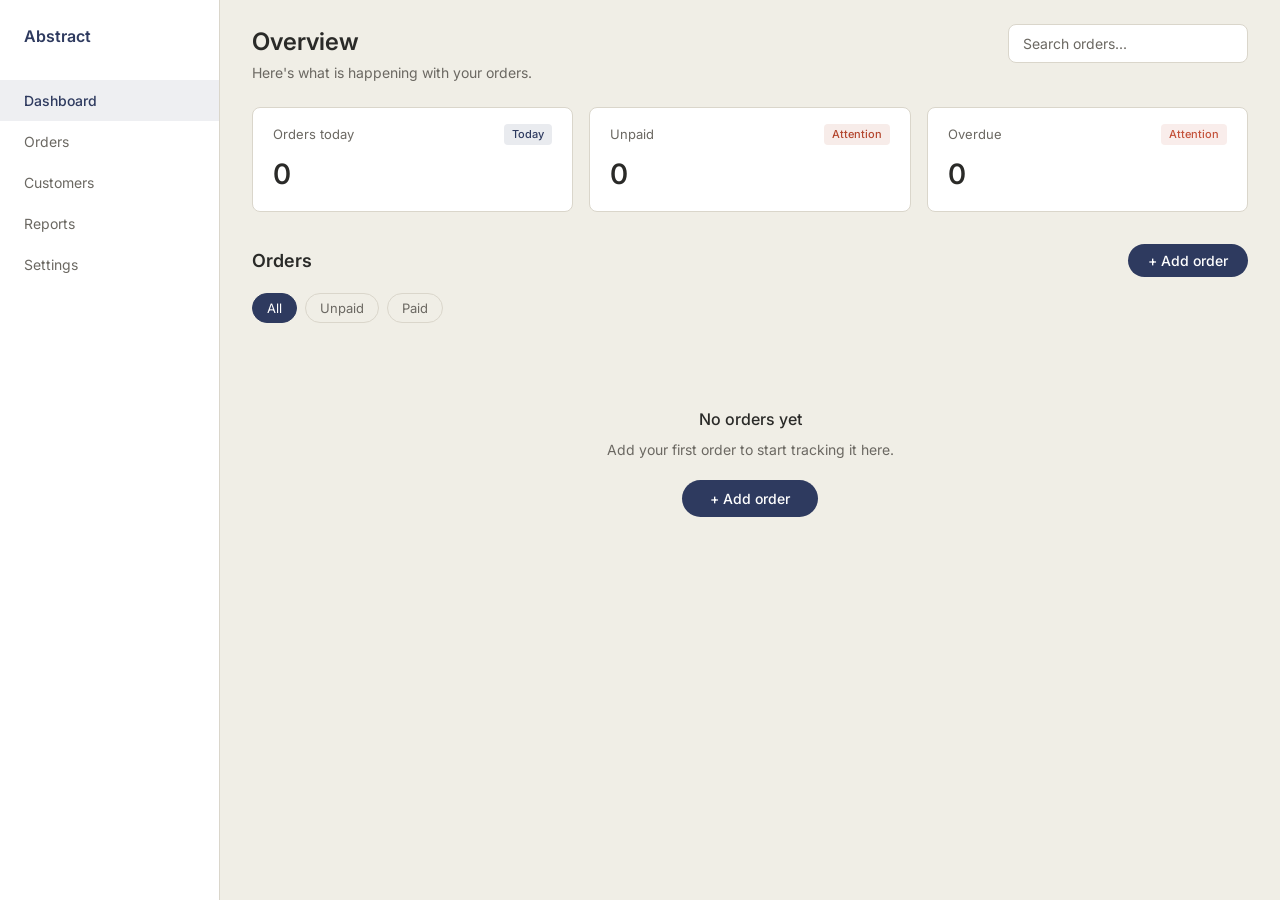
==== board.html @ 1ed8e61b "first commit" ====
<!DOCTYPE html>
<html lang="en">
<head>
    <meta charset="UTF-8">
    <meta name="viewport" content="width=device-width, initial-scale=1.0">
    <title>Abstract</title>
    <link rel="preconnect" href="https://fonts.googleapis.com">
    <link rel="preconnect" href="https://fonts.gstatic.com" crossorigin>
    <link href="https://fonts.googleapis.com/css2?family=Inter:wght@400;500;600&display=swap" rel="stylesheet">
    <link rel="stylesheet" href="style.css">
</head>
<body class="board-page">

    <aside class="sidebar" id="sidebar">
        <div class="sidebar-brand">Abstract</div>
        <nav class="sidebar-nav">
            <a href="#" class="sidebar-link active">Dashboard</a>
            <a href="#" class="sidebar-link">Orders</a>
            <a href="#" class="sidebar-link">Customers</a>
            <a href="#" class="sidebar-link">Reports</a>
            <a href="#" class="sidebar-link">Settings</a>
        </nav>
    </aside>

    <div class="sidebar-overlay" id="sidebarOverlay"></div>

    <div class="main-content">
        <header class="main-header">
            <div class="header-left">
                <button class="mobile-menu-btn" id="mobileMenuBtn">
                    <span></span><span></span><span></span>
                </button>
                <div>
                    <h1 class="header-title">Overview</h1>
                    <p class="header-subtitle">Here's what is happening with your orders.</p>
                </div>
            </div>
            <div class="header-right">
                <input type="text" id="searchInput" class="search-input" placeholder="Search orders...">
            </div>
        </header>

        <div class="summary-strip">
            <div class="summary-card">
                <div class="summary-card-header">
                    <span class="summary-card-label">Orders today</span>
                    <span class="summary-card-badge today">Today</span>
                </div>
                <div class="summary-card-number today-count" id="todayCount">0</div>
            </div>
            <div class="summary-card">
                <div class="summary-card-header">
                    <span class="summary-card-label">Unpaid</span>
                    <span class="summary-card-badge unpaid">Attention</span>
                </div>
                <div class="summary-card-number unpaid-count" id="unpaidCount">0</div>
            </div>
            <div class="summary-card">
                <div class="summary-card-header">
                    <span class="summary-card-label">Overdue</span>
                    <span class="summary-card-badge overdue">Attention</span>
                </div>
                <div class="summary-card-number overdue-count" id="overdueCount">0</div>
            </div>
        </div>

        <div class="orders-section">
            <div class="orders-header">
                <h2 class="orders-title">Orders</h2>
                <button class="btn-primary add-order-btn" id="addOrderBtn">+ Add order</button>
            </div>

            <div class="filters-section">
                <div class="filter-row" id="paymentStatusFilters">
                    <button type="button" class="filter-btn active" data-value="all">All</button>
                    <button type="button" class="filter-btn" data-value="Unpaid">Unpaid</button>
                    <button type="button" class="filter-btn" data-value="Paid">Paid</button>
                </div>
            </div>

            <div class="orders-empty" id="ordersEmpty">
                <p class="orders-empty-title">No orders yet</p>
                <p class="orders-empty-desc">Add your first order to start tracking it here.</p>
                <button class="btn-primary" id="emptyAddOrderBtn">+ Add order</button>
            </div>

            <div class="order-board" id="orderBoard">
                <div class="board-column" data-status="New">
                    <div class="column-header section-new">
                        <span class="column-title">New</span>
                        <span class="column-count">(0)</span>
                    </div>
                    <div class="column-body"></div>
                </div>
                <div class="board-column" data-status="Preparing">
                    <div class="column-header section-preparing">
                        <span class="column-title">Preparing</span>
                        <span class="column-count">(0)</span>
                    </div>
                    <div class="column-body"></div>
                </div>
                <div class="board-column" data-status="Ready">
                    <div class="column-header section-ready">
                        <span class="column-title">Ready</span>
                        <span class="column-count">(0)</span>
                    </div>
                    <div class="column-body"></div>
                </div>
                <div class="board-column" data-status="Delivered">
                    <div class="column-header section-delivered">
                        <span class="column-title">Delivered</span>
                        <span class="column-count">(0)</span>
                    </div>
                    <div class="column-body"></div>
                </div>
            </div>
        </div>
    </div>

    <div class="modal-overlay" id="modalOverlay">
        <div class="modal">
            <div class="modal-header">
                <h3 class="modal-title">Add order</h3>
                <button class="modal-close" id="modalClose">&times;</button>
            </div>
            <form id="orderForm" class="order-form">
                <input type="text" id="customerName" class="form-input" placeholder="Customer name" required>
                <input type="text" id="orderDescription" class="form-input" placeholder="e.g. 2 dresses" required>
                <input type="number" id="orderAmount" class="form-input" placeholder="e.g. 40000" required min="0">
                <input type="date" id="dueDate" class="form-input">
                <button type="submit" class="btn-primary">Add order</button>
            </form>
        </div>
    </div>

    <script src="script.js"></script>
</body>
</html>
---- style.css ----
/* Reset */
*, *::before, *::after {
    box-sizing: border-box;
    margin: 0;
    padding: 0;
}

body {
    font-family: 'Inter', sans-serif;
    background-color: #F0EEE6;
    color: #2A2A28;
    line-height: 1.5;
    -webkit-font-smoothing: antialiased;
    -moz-osx-font-smoothing: grayscale;
}

input, select, button, textarea {
    font-family: inherit;
}

/* Common Components */
.btn-primary {
    display: inline-block;
    padding: 14px 40px;
    background-color: #2E3A5F;
    color: #FFFFFF;
    border: none;
    border-radius: 24px;
    font-size: 16px;
    font-weight: 500;
    cursor: pointer;
    text-decoration: none;
    text-align: center;
    transition: background-color 0.15s;
}

.btn-primary:hover {
    background-color: #232D4A;
}

.search-input,
.form-input {
    padding: 10px 14px;
    font-size: 14px;
    color: #2A2A28;
    background-color: #FFFFFF;
    border: 1px solid #DAD6CB;
    border-radius: 8px;
    outline: none;
    transition: border-color 0.15s;
}

.search-input:focus,
.form-input:focus {
    border-color: #2E3A5F;
}

.search-input::placeholder,
.form-input::placeholder {
    color: #6B6862;
}

/* ============ TOP NAVIGATION ============ */
.top-nav {
    border-bottom: 1px solid #DAD6CB;
}

.nav-container {
    max-width: 1000px;
    margin: 0 auto;
    padding: 16px 24px;
    display: flex;
    align-items: center;
    justify-content: space-between;
}

.nav-wordmark {
    font-size: 16px;
    font-weight: 600;
    color: #2E3A5F;
}

.nav-links {
    display: none;
    gap: 24px;
}

.nav-links a {
    font-size: 14px;
    color: #6B6862;
    text-decoration: none;
}

.nav-links a:hover {
    color: #2A2A28;
    text-decoration: underline;
}

@media (min-width: 600px) {
    .nav-links {
        display: flex;
    }
}

.nav-cta {
    display: inline-block;
    padding: 8px 20px;
    background-color: #2E3A5F;
    color: #FFFFFF;
    border-radius: 24px;
    font-size: 14px;
    font-weight: 500;
    text-decoration: none;
    transition: background-color 0.15s;
}

.nav-cta:hover {
    background-color: #232D4A;
}

/* ============ HERO ============ */
.hero {
    padding: 64px 24px 80px;
}

.hero-container {
    max-width: 1000px;
    margin: 0 auto;
}

@media (min-width: 768px) {
    .hero-container {
        display: flex;
        align-items: center;
        gap: 48px;
    }
}

.hero-left {
    margin-bottom: 40px;
}

@media (min-width: 768px) {
    .hero-left {
        flex: 1;
        margin-bottom: 0;
    }
}

.hero-headline {
    font-size: 40px;
    font-weight: 600;
    color: #2A2A28;
    line-height: 1.2;
    margin-bottom: 16px;
    max-width: 480px;
}

.hero-sub {
    font-size: 18px;
    font-weight: 400;
    color: #6B6862;
    margin-bottom: 32px;
    max-width: 380px;
}

.hero-left .btn-primary {
    margin-bottom: 16px;
}

.hero-caption {
    font-size: 13px;
    color: #6B6862;
}

.hero-right {
    display: flex;
    justify-content: center;
}

@media (min-width: 768px) {
    .hero-right {
        flex: 1;
    }
}

/* ============ CARD FAN ============ */
.card-fan {
    position: relative;
    width: 280px;
    height: 340px;
}

.fan-card {
    position: absolute;
    width: 220px;
    background-color: #FFFFFF;
    border: 1px solid #DAD6CB;
    border-radius: 8px;
    padding: 14px;
    top: 50%;
    left: 50%;
    margin-left: -110px;
    margin-top: -68px;
}

.fan-card:nth-child(1) {
    transform: rotate(-8deg) translateY(14px);
    z-index: 1;
}

.fan-card:nth-child(2) {
    transform: rotate(-3deg) translateY(5px);
    z-index: 2;
}

.fan-card:nth-child(3) {
    transform: rotate(3deg) translateY(5px);
    z-index: 3;
}

.fan-card:nth-child(4) {
    transform: rotate(8deg) translateY(14px);
    z-index: 4;
}

.fan-card-header {
    display: flex;
    justify-content: space-between;
    align-items: baseline;
    margin-bottom: 2px;
}

.fan-card-name {
    font-size: 14px;
    font-weight: 600;
    color: #2A2A28;
}

.fan-card-amount {
    font-size: 14px;
    font-weight: 600;
    color: #2A2A28;
    font-variant-numeric: tabular-nums;
}

.fan-card-desc {
    font-size: 12px;
    color: #6B6862;
    margin-bottom: 8px;
}

.fan-card-statuses {
    display: flex;
    gap: 6px;
}

.fan-badge {
    font-size: 11px;
    font-weight: 500;
    padding: 2px 8px;
    border-radius: 4px;
}

.fan-badge-new {
    color: #5B6B8C;
    background-color: rgba(91, 107, 140, 0.12);
}

.fan-badge-preparing {
    color: #C08A2E;
    background-color: rgba(192, 138, 46, 0.12);
}

.fan-badge-ready {
    color: #4E7C5C;
    background-color: rgba(78, 124, 92, 0.12);
}

.fan-badge-paid {
    color: #3E6B4F;
    background-color: rgba(62, 107, 79, 0.12);
}

.fan-badge-unpaid {
    color: #B4472F;
    background-color: rgba(180, 71, 47, 0.12);
}

@media (max-width: 767px) {
    .card-fan {
        width: 240px;
        height: 300px;
    }
    .fan-card {
        width: 190px;
        margin-left: -95px;
        padding: 12px;
    }
    .fan-card-name, .fan-card-amount {
        font-size: 13px;
    }
    .fan-card-desc {
        font-size: 11px;
    }
}

/* ============ STEPS BAND ============ */
.steps-band {
    padding: 64px 24px;
    border-top: 1px solid #DAD6CB;
    border-bottom: 1px solid #DAD6CB;
}

.steps-container {
    max-width: 900px;
    margin: 0 auto;
    display: flex;
    flex-direction: column;
    gap: 40px;
}

@media (min-width: 640px) {
    .steps-container {
        flex-direction: row;
        gap: 24px;
    }
}

.step {
    flex: 1;
}

.step-marker {
    font-size: 28px;
    color: #2E3A5F;
    margin-bottom: 12px;
    line-height: 1;
}

.step h3 {
    font-size: 16px;
    font-weight: 600;
    color: #2A2A28;
    margin-bottom: 8px;
}

.step p {
    font-size: 14px;
    color: #6B6862;
    line-height: 1.6;
}

/* ============ FEATURE GRID ============ */
.features {
    padding: 64px 24px;
}

.features-container {
    max-width: 800px;
    margin: 0 auto;
}

.feature-grid {
    display: grid;
    grid-template-columns: 1fr;
    gap: 1px;
    background-color: #DAD6CB;
    border: 1px solid #DAD6CB;
}

@media (min-width: 600px) {
    .feature-grid {
        grid-template-columns: 1fr 1fr;
    }
}

.feature-cell {
    background-color: #FFFFFF;
    padding: 28px 24px;
}

.feature-label {
    display: block;
    font-size: 12px;
    font-weight: 500;
    color: #C08A2E;
    margin-bottom: 8px;
}

.feature-cell h3 {
    font-size: 18px;
    font-weight: 600;
    color: #2A2A28;
    margin-bottom: 8px;
}

.feature-cell p {
    font-size: 14px;
    color: #6B6862;
    line-height: 1.6;
}

/* ============ CLOSING ============ */
.closing {
    padding: 80px 24px 96px;
    text-align: center;
    border-top: 1px solid #DAD6CB;
}

.closing-container {
    max-width: 600px;
    margin: 0 auto;
}

.closing-text {
    font-size: 24px;
    font-weight: 600;
    color: #2A2A28;
    margin-bottom: 48px;
    line-height: 1.3;
}

.closing-visual {
    display: flex;
    justify-content: center;
    margin-bottom: 48px;
}

.closing-visual .card-fan {
    width: 310px;
    height: 370px;
}

.closing-visual .fan-card {
    width: 240px;
    margin-left: -120px;
    padding: 14px;
}

@media (max-width: 400px) {
    .closing-visual .card-fan {
        width: 260px;
        height: 320px;
    }
    .closing-visual .fan-card {
        width: 200px;
        margin-left: -100px;
        padding: 12px;
    }
    .closing-visual .fan-card-name,
    .closing-visual .fan-card-amount {
        font-size: 13px;
    }
    .closing-visual .fan-card-desc {
        font-size: 11px;
    }
}

/* ============ BOARD PAGE — DASHBOARD LAYOUT ============ */
.board-page {
    display: flex;
    min-height: 100vh;
    background-color: #F0EEE6;
}

/* Sidebar */
.sidebar {
    width: 220px;
    background-color: #FFFFFF;
    border-right: 1px solid #DAD6CB;
    flex-shrink: 0;
    position: sticky;
    top: 0;
    height: 100vh;
    overflow-y: auto;
    padding: 24px 0;
    z-index: 200;
}

.sidebar-brand {
    font-size: 16px;
    font-weight: 600;
    color: #2E3A5F;
    padding: 0 24px;
    margin-bottom: 32px;
}

.sidebar-nav {
    display: flex;
    flex-direction: column;
}

.sidebar-link {
    display: block;
    padding: 10px 24px;
    font-size: 14px;
    color: #6B6862;
    text-decoration: none;
    transition: background-color 0.15s, color 0.15s;
}

.sidebar-link:hover {
    background-color: rgba(46, 58, 95, 0.05);
    color: #2A2A28;
}

.sidebar-link.active {
    background-color: rgba(46, 58, 95, 0.08);
    color: #2E3A5F;
    font-weight: 500;
}

.sidebar-overlay {
    display: none;
    position: fixed;
    top: 0;
    left: 0;
    right: 0;
    bottom: 0;
    background-color: rgba(42, 42, 40, 0.4);
    z-index: 199;
}

.sidebar-overlay.active {
    display: block;
}

.mobile-menu-btn {
    display: none;
    flex-direction: column;
    gap: 4px;
    background: none;
    border: none;
    cursor: pointer;
    padding: 4px;
    margin-right: 12px;
    flex-shrink: 0;
}

.mobile-menu-btn span {
    display: block;
    width: 20px;
    height: 2px;
    background-color: #2A2A28;
    border-radius: 1px;
}

/* Main Content */
.main-content {
    flex: 1;
    padding: 24px 32px;
    overflow-x: hidden;
    min-width: 0;
}

/* Main Header */
.main-header {
    display: flex;
    justify-content: space-between;
    align-items: flex-start;
    margin-bottom: 24px;
    gap: 16px;
}

.header-left {
    display: flex;
    align-items: flex-start;
}

.header-title {
    font-size: 24px;
    font-weight: 600;
    color: #2A2A28;
    margin-bottom: 2px;
}

.header-subtitle {
    font-size: 14px;
    color: #6B6862;
}

.header-right {
    display: flex;
    align-items: center;
    gap: 12px;
    flex-shrink: 0;
}

.header-right .search-input {
    width: 240px;
}

/* Summary Cards */
.summary-strip {
    display: flex;
    gap: 16px;
    margin-bottom: 32px;
}

.summary-card {
    flex: 1;
    background-color: #FFFFFF;
    border: 1px solid #DAD6CB;
    border-radius: 8px;
    padding: 16px 20px;
}

.summary-card-header {
    display: flex;
    justify-content: space-between;
    align-items: center;
    margin-bottom: 8px;
}

.summary-card-label {
    font-size: 13px;
    color: #6B6862;
}

.summary-card-badge {
    font-size: 11px;
    font-weight: 500;
    padding: 2px 8px;
    border-radius: 4px;
}

.summary-card-badge.today {
    color: #2E3A5F;
    background-color: rgba(46, 58, 95, 0.1);
}

.summary-card-badge.unpaid {
    color: #B4472F;
    background-color: rgba(180, 71, 47, 0.1);
}

.summary-card-badge.overdue {
    color: #C4523A;
    background-color: rgba(196, 82, 58, 0.1);
}

.summary-card-number {
    font-size: 28px;
    font-weight: 600;
    color: #2A2A28;
    font-variant-numeric: tabular-nums;
}

/* Orders Section */
.orders-header {
    display: flex;
    justify-content: space-between;
    align-items: center;
    margin-bottom: 16px;
}

.orders-title {
    font-size: 18px;
    font-weight: 600;
    color: #2A2A28;
}

.add-order-btn {
    padding: 8px 20px;
    font-size: 14px;
}

/* Filters */
.filters-section {
    margin-bottom: 20px;
}

.filter-row {
    display: flex;
    flex-wrap: wrap;
    gap: 8px;
}

.filter-btn {
    padding: 6px 14px;
    border: 1px solid #DAD6CB;
    border-radius: 20px;
    background-color: transparent;
    color: #6B6862;
    font-size: 13px;
    font-weight: 400;
    cursor: pointer;
    transition: background-color 0.15s, color 0.15s, border-color 0.15s;
}

.filter-btn:hover {
    border-color: #2E3A5F;
    color: #2E3A5F;
}

.filter-btn.active {
    background-color: #2E3A5F;
    color: #FFFFFF;
    border-color: #2E3A5F;
}

/* Order Board */
.order-board {
    display: flex;
    gap: 16px;
    overflow-x: auto;
    padding-bottom: 8px;
}

.board-column {
    flex: 1;
    min-width: 220px;
    background-color: #FFFFFF;
    border: 1px solid #DAD6CB;
    border-radius: 8px;
    padding: 12px;
}

.column-header {
    display: flex;
    justify-content: space-between;
    align-items: center;
    padding: 8px 12px;
    border-radius: 6px;
    margin-bottom: 12px;
}

.column-header.section-new {
    background-color: rgba(91, 107, 140, 0.1);
    border-left: 3px solid #5B6B8C;
}

.column-header.section-preparing {
    background-color: rgba(192, 138, 46, 0.1);
    border-left: 3px solid #C08A2E;
}

.column-header.section-ready {
    background-color: rgba(78, 124, 92, 0.1);
    border-left: 3px solid #4E7C5C;
}

.column-header.section-delivered {
    background-color: rgba(122, 139, 126, 0.1);
    border-left: 3px solid #7A8B7E;
}

.column-title {
    font-size: 14px;
    font-weight: 600;
    color: #2A2A28;
}

.column-count {
    font-size: 14px;
    color: #6B6862;
}

.column-body {
    display: flex;
    flex-direction: column;
    gap: 8px;
}

.column-empty {
    font-size: 13px;
    color: #6B6862;
    padding: 16px 0;
    text-align: center;
}

/* Order Card */
.order-card {
    background-color: #FFFFFF;
    border: 1px solid #DAD6CB;
    border-radius: 8px;
    padding: 14px;
    display: flex;
    flex-direction: column;
    gap: 6px;
    transition: background-color 0.2s;
}

.order-card + .order-card {
    margin-top: 0;
}

.order-card.tint-due-soon {
    background-color: rgba(232, 184, 75, 0.12);
}

.order-card.tint-overdue {
    background-color: rgba(196, 82, 58, 0.12);
}

.order-header {
    display: flex;
    justify-content: space-between;
    align-items: baseline;
}

.order-customer {
    font-size: 14px;
    font-weight: 600;
    color: #2A2A28;
}

.order-amount {
    font-size: 14px;
    font-weight: 600;
    color: #2A2A28;
    font-variant-numeric: tabular-nums;
}

.order-description {
    font-size: 13px;
    color: #6B6862;
}

.order-statuses {
    display: flex;
    gap: 6px;
}

.status-select {
    appearance: none;
    -webkit-appearance: none;
    -moz-appearance: none;
    border: 1px solid #DAD6CB;
    border-radius: 6px;
    padding: 5px 26px 5px 8px;
    font-size: 12px;
    font-weight: 500;
    background-color: #FFFFFF;
    background-image: url("data:image/svg+xml,%3Csvg xmlns='http://www.w3.org/2000/svg' width='10' height='10' viewBox='0 0 24 24' fill='none' stroke='%236B6862' stroke-width='2' stroke-linecap='round' stroke-linejoin='round'%3E%3Cpolyline points='6 9 12 15 18 9'/%3E%3C/svg%3E");
    background-repeat: no-repeat;
    background-position: right 6px center;
    cursor: pointer;
    flex: 1;
    min-width: 0;
    outline: none;
}

.status-select:focus {
    border-color: #2E3A5F;
}

.order-footer {
    display: flex;
    justify-content: space-between;
    align-items: center;
}

.order-due {
    font-size: 12px;
    color: #6B6862;
}

.order-delete {
    background: none;
    border: none;
    color: #B4472F;
    font-size: 12px;
    cursor: pointer;
    padding: 0;
}

.order-delete:hover {
    text-decoration: underline;
}

/* Empty State */
.orders-empty {
    text-align: center;
    padding: 64px 24px;
}

.orders-empty-title {
    font-size: 16px;
    font-weight: 500;
    color: #2A2A28;
    margin-bottom: 8px;
}

.orders-empty-desc {
    font-size: 14px;
    color: #6B6862;
    margin-bottom: 20px;
}

.orders-empty .btn-primary {
    padding: 10px 28px;
    font-size: 14px;
}

/* Modal */
.modal-overlay {
    display: none;
    position: fixed;
    top: 0;
    left: 0;
    right: 0;
    bottom: 0;
    background-color: rgba(42, 42, 40, 0.4);
    z-index: 300;
    justify-content: center;
    align-items: center;
}

.modal-overlay.active {
    display: flex;
}

.modal {
    background-color: #FFFFFF;
    border: 1px solid #DAD6CB;
    border-radius: 8px;
    width: 100%;
    max-width: 480px;
    max-height: 90vh;
    overflow-y: auto;
    margin: 16px;
}

.modal-header {
    display: flex;
    justify-content: space-between;
    align-items: center;
    padding: 16px 20px;
    border-bottom: 1px solid #DAD6CB;
}

.modal-title {
    font-size: 16px;
    font-weight: 600;
    color: #2A2A28;
}

.modal-close {
    background: none;
    border: none;
    font-size: 24px;
    color: #6B6862;
    cursor: pointer;
    padding: 0;
    line-height: 1;
    width: 32px;
    height: 32px;
    display: flex;
    align-items: center;
    justify-content: center;
    border-radius: 6px;
}

.modal-close:hover {
    background-color: rgba(107, 104, 98, 0.1);
}

.modal .order-form {
    padding: 20px;
    margin-bottom: 0;
    gap: 12px;
    display: flex;
    flex-direction: column;
}

.modal .order-form .btn-primary {
    width: 100%;
    margin-top: 4px;
}

/* ============ RESPONSIVE ============ */
@media (max-width: 900px) {
    .board-column {
        min-width: 200px;
    }
}

@media (max-width: 768px) {
    .sidebar {
        position: fixed;
        top: 0;
        left: -240px;
        width: 240px;
        height: 100vh;
        transition: left 0.25s ease;
    }

    .sidebar.open {
        left: 0;
    }

    .mobile-menu-btn {
        display: flex;
    }

    .main-content {
        padding: 20px 16px;
    }

    .main-header {
        flex-direction: column;
        gap: 12px;
    }

    .header-right {
        width: 100%;
    }

    .header-right .search-input {
        width: 100%;
    }

    .summary-strip {
        flex-wrap: wrap;
    }

    .summary-card {
        min-width: calc(50% - 8px);
    }

    .order-board {
        overflow-x: auto;
    }

    .board-column {
        min-width: 260px;
    }
}

@media (max-width: 480px) {
    .summary-card {
        min-width: 100%;
    }

    .header-title {
        font-size: 20px;
    }

    .orders-header {
        flex-direction: column;
        align-items: flex-start;
        gap: 12px;
    }

    .add-order-btn {
        width: 100%;
        text-align: center;
    }
}
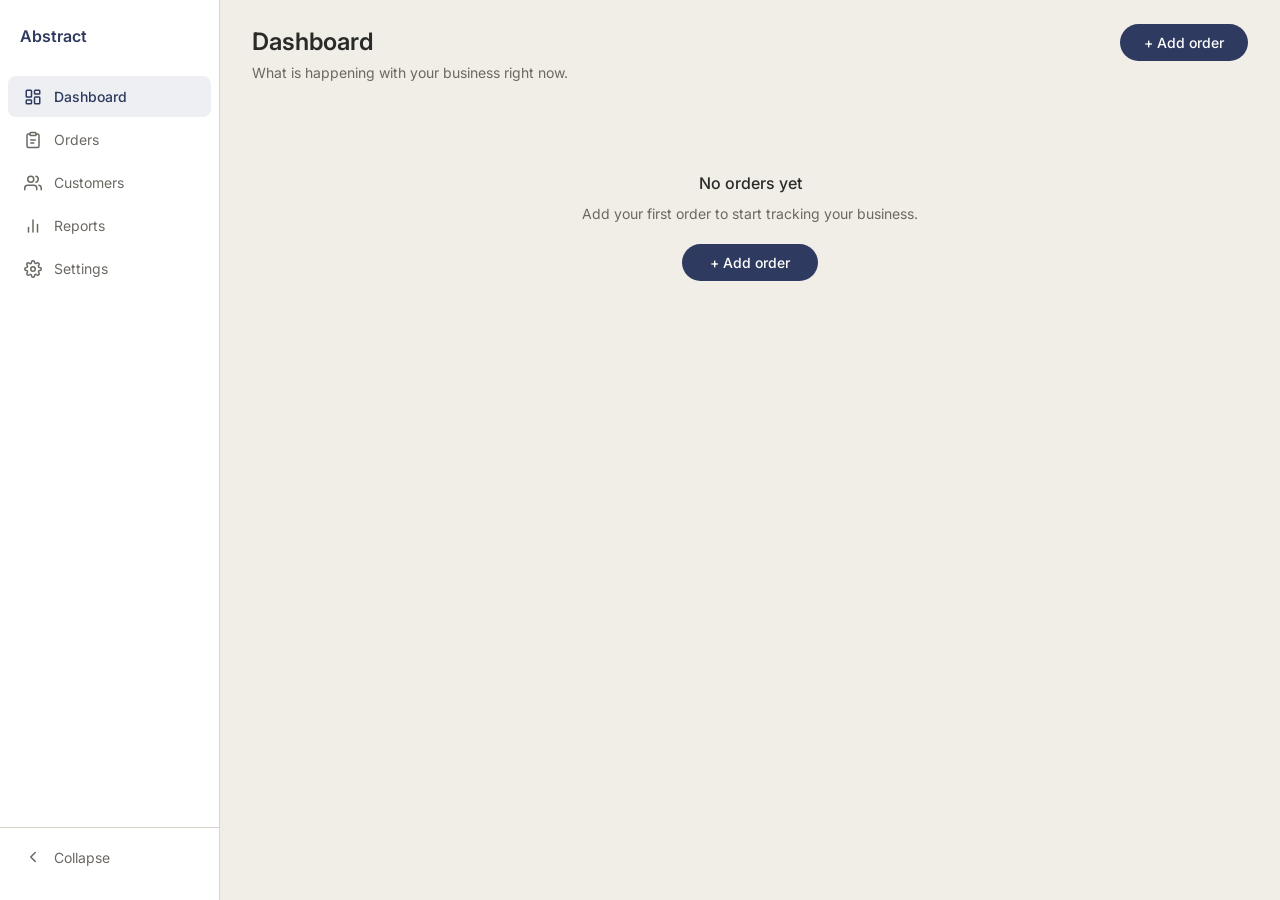
==== commit 79524b82: "refactor: replace hardcoded color values with CSS variables" ====
--- a/board.html
+++ b/board.html
@@ -12,127 +12,102 @@
 <body class="board-page">
 
     <aside class="sidebar" id="sidebar">
-        <div class="sidebar-brand">Abstract</div>
+        <a href="index.html" class="sidebar-brand" data-label="Back to site">
+            <span class="brand-mark">A</span>
+            <span class="sidebar-brand-text">Abstract</span>
+        </a>
         <nav class="sidebar-nav">
-            <a href="#" class="sidebar-link active">Dashboard</a>
-            <a href="#" class="sidebar-link">Orders</a>
-            <a href="#" class="sidebar-link">Customers</a>
-            <a href="#" class="sidebar-link">Reports</a>
-            <a href="#" class="sidebar-link">Settings</a>
+            <a href="#/dashboard" class="sidebar-link active" data-route="dashboard" data-label="Dashboard">
+                <svg class="sidebar-icon" viewBox="0 0 24 24" fill="none" stroke="currentColor" stroke-width="2" stroke-linecap="round" stroke-linejoin="round" aria-hidden="true"><rect x="3" y="3" width="7" height="9" rx="1"/><rect x="14" y="3" width="7" height="5" rx="1"/><rect x="14" y="12" width="7" height="9" rx="1"/><rect x="3" y="16" width="7" height="5" rx="1"/></svg>
+                <span class="sidebar-link-text">Dashboard</span>
+            </a>
+            <a href="#/orders" class="sidebar-link" data-route="orders" data-label="Orders">
+                <svg class="sidebar-icon" viewBox="0 0 24 24" fill="none" stroke="currentColor" stroke-width="2" stroke-linecap="round" stroke-linejoin="round" aria-hidden="true"><path d="M16 4h2a2 2 0 0 1 2 2v14a2 2 0 0 1-2 2H6a2 2 0 0 1-2-2V6a2 2 0 0 1 2-2h2"/><rect x="8" y="2" width="8" height="4" rx="1"/><path d="M9 12h6"/><path d="M9 16h4"/></svg>
+                <span class="sidebar-link-text">Orders</span>
+            </a>
+            <a href="#/customers" class="sidebar-link" data-route="customers" data-label="Customers">
+                <svg class="sidebar-icon" viewBox="0 0 24 24" fill="none" stroke="currentColor" stroke-width="2" stroke-linecap="round" stroke-linejoin="round" aria-hidden="true"><path d="M17 21v-2a4 4 0 0 0-4-4H5a4 4 0 0 0-4 4v2"/><circle cx="9" cy="7" r="4"/><path d="M23 21v-2a4 4 0 0 0-3-3.87"/><path d="M16 3.13a4 4 0 0 1 0 7.75"/></svg>
+                <span class="sidebar-link-text">Customers</span>
+            </a>
+            <a href="#/reports" class="sidebar-link" data-route="reports" data-label="Reports">
+                <svg class="sidebar-icon" viewBox="0 0 24 24" fill="none" stroke="currentColor" stroke-width="2" stroke-linecap="round" stroke-linejoin="round" aria-hidden="true"><line x1="18" y1="20" x2="18" y2="10"/><line x1="12" y1="20" x2="12" y2="4"/><line x1="6" y1="20" x2="6" y2="14"/></svg>
+                <span class="sidebar-link-text">Reports</span>
+            </a>
+            <a href="#/settings" class="sidebar-link" data-route="settings" data-label="Settings">
+                <svg class="sidebar-icon" viewBox="0 0 24 24" fill="none" stroke="currentColor" stroke-width="2" stroke-linecap="round" stroke-linejoin="round" aria-hidden="true"><circle cx="12" cy="12" r="3"/><path d="M19.4 15a1.65 1.65 0 0 0 .33 1.82l.06.06a2 2 0 0 1 0 2.83 2 2 0 0 1-2.83 0l-.06-.06a1.65 1.65 0 0 0-1.82-.33 1.65 1.65 0 0 0-1 1.51V21a2 2 0 0 1-2 2 2 2 0 0 1-2-2v-.09A1.65 1.65 0 0 0 9 19.4a1.65 1.65 0 0 0-1.82.33l-.06.06a2 2 0 0 1-2.83 0 2 2 0 0 1 0-2.83l.06-.06a1.65 1.65 0 0 0 .33-1.82 1.65 1.65 0 0 0-1.51-1H3a2 2 0 0 1-2-2 2 2 0 0 1 2-2h.09A1.65 1.65 0 0 0 4.6 9a1.65 1.65 0 0 0-.33-1.82l-.06-.06a2 2 0 0 1 0-2.83 2 2 0 0 1 2.83 0l.06.06a1.65 1.65 0 0 0 1.82.33H9a1.65 1.65 0 0 0 1-1.51V3a2 2 0 0 1 2-2 2 2 0 0 1 2 2v.09a1.65 1.65 0 0 0 1 1.51 1.65 1.65 0 0 0 1.82-.33l.06-.06a2 2 0 0 1 2.83 0 2 2 0 0 1 0 2.83l-.06.06a1.65 1.65 0 0 0-.33 1.82V9a1.65 1.65 0 0 0 1.51 1H21a2 2 0 0 1 2 2 2 2 0 0 1-2 2h-.09a1.65 1.65 0 0 0-1.51 1z"/></svg>
+                <span class="sidebar-link-text">Settings</span>
+            </a>
         </nav>
+        <div class="sidebar-footer">
+            <button type="button" class="sidebar-collapse" id="sidebarCollapseBtn" data-label="Collapse sidebar">
+                <svg class="sidebar-icon" viewBox="0 0 24 24" fill="none" stroke="currentColor" stroke-width="2" stroke-linecap="round" stroke-linejoin="round" aria-hidden="true"><polyline points="15 18 9 12 15 6"/></svg>
+                <span class="sidebar-link-text">Collapse</span>
+            </button>
+        </div>
     </aside>
 
     <div class="sidebar-overlay" id="sidebarOverlay"></div>
 
-    <div class="main-content">
-        <header class="main-header">
-            <div class="header-left">
-                <button class="mobile-menu-btn" id="mobileMenuBtn">
-                    <span></span><span></span><span></span>
-                </button>
-                <div>
-                    <h1 class="header-title">Overview</h1>
-                    <p class="header-subtitle">Here's what is happening with your orders.</p>
-                </div>
-            </div>
-            <div class="header-right">
-                <input type="text" id="searchInput" class="search-input" placeholder="Search orders...">
-            </div>
-        </header>
+    <main class="main-content" id="page"></main>
 
-        <div class="summary-strip">
-            <div class="summary-card">
-                <div class="summary-card-header">
-                    <span class="summary-card-label">Orders today</span>
-                    <span class="summary-card-badge today">Today</span>
-                </div>
-                <div class="summary-card-number today-count" id="todayCount">0</div>
-            </div>
-            <div class="summary-card">
-                <div class="summary-card-header">
-                    <span class="summary-card-label">Unpaid</span>
-                    <span class="summary-card-badge unpaid">Attention</span>
-                </div>
-                <div class="summary-card-number unpaid-count" id="unpaidCount">0</div>
-            </div>
-            <div class="summary-card">
-                <div class="summary-card-header">
-                    <span class="summary-card-label">Overdue</span>
-                    <span class="summary-card-badge overdue">Attention</span>
-                </div>
-                <div class="summary-card-number overdue-count" id="overdueCount">0</div>
-            </div>
-        </div>
-
-        <div class="orders-section">
-            <div class="orders-header">
-                <h2 class="orders-title">Orders</h2>
-                <button class="btn-primary add-order-btn" id="addOrderBtn">+ Add order</button>
-            </div>
-
-            <div class="filters-section">
-                <div class="filter-row" id="paymentStatusFilters">
-                    <button type="button" class="filter-btn active" data-value="all">All</button>
-                    <button type="button" class="filter-btn" data-value="Unpaid">Unpaid</button>
-                    <button type="button" class="filter-btn" data-value="Paid">Paid</button>
-                </div>
-            </div>
-
-            <div class="orders-empty" id="ordersEmpty">
-                <p class="orders-empty-title">No orders yet</p>
-                <p class="orders-empty-desc">Add your first order to start tracking it here.</p>
-                <button class="btn-primary" id="emptyAddOrderBtn">+ Add order</button>
-            </div>
-
-            <div class="order-board" id="orderBoard">
-                <div class="board-column" data-status="New">
-                    <div class="column-header section-new">
-                        <span class="column-title">New</span>
-                        <span class="column-count">(0)</span>
-                    </div>
-                    <div class="column-body"></div>
-                </div>
-                <div class="board-column" data-status="Preparing">
-                    <div class="column-header section-preparing">
-                        <span class="column-title">Preparing</span>
-                        <span class="column-count">(0)</span>
-                    </div>
-                    <div class="column-body"></div>
-                </div>
-                <div class="board-column" data-status="Ready">
-                    <div class="column-header section-ready">
-                        <span class="column-title">Ready</span>
-                        <span class="column-count">(0)</span>
-                    </div>
-                    <div class="column-body"></div>
-                </div>
-                <div class="board-column" data-status="Delivered">
-                    <div class="column-header section-delivered">
-                        <span class="column-title">Delivered</span>
-                        <span class="column-count">(0)</span>
-                    </div>
-                    <div class="column-body"></div>
-                </div>
-            </div>
-        </div>
-    </div>
-
-    <div class="modal-overlay" id="modalOverlay">
+    <div class="modal-overlay" id="orderModalOverlay">
         <div class="modal">
             <div class="modal-header">
-                <h3 class="modal-title">Add order</h3>
-                <button class="modal-close" id="modalClose">&times;</button>
+                <h3 class="modal-title" id="orderModalTitle">Add order</h3>
+                <button type="button" class="modal-close" data-action="close-order-modal">&times;</button>
             </div>
             <form id="orderForm" class="order-form">
                 <input type="text" id="customerName" class="form-input" placeholder="Customer name" required>
                 <input type="text" id="orderDescription" class="form-input" placeholder="e.g. 2 dresses" required>
-                <input type="number" id="orderAmount" class="form-input" placeholder="e.g. 40000" required min="0">
+                <input type="number" id="orderAmount" class="form-input" placeholder="e.g. 40000" required min="0" step="any">
+                <div class="form-row-two">
+                    <select id="orderStatus" class="form-input">
+                        <option value="New">New</option>
+                        <option value="Preparing">Preparing</option>
+                        <option value="Ready">Ready</option>
+                        <option value="Delivered">Delivered</option>
+                    </select>
+                    <select id="paymentStatus" class="form-input">
+                        <option value="Unpaid">Unpaid</option>
+                        <option value="Paid">Paid</option>
+                    </select>
+                </div>
                 <input type="date" id="dueDate" class="form-input">
                 <button type="submit" class="btn-primary">Add order</button>
             </form>
         </div>
     </div>
 
+    <div class="modal-overlay" id="customerModalOverlay">
+        <div class="modal">
+            <div class="modal-header">
+                <h3 class="modal-title" id="customerModalTitle">Add customer</h3>
+                <button type="button" class="modal-close" data-action="close-customer-modal">&times;</button>
+            </div>
+            <form id="customerForm" class="order-form">
+                <input type="text" id="customerNameField" class="form-input" placeholder="Customer name" required>
+                <input type="email" id="customerEmail" class="form-input" placeholder="Email (optional)">
+                <input type="tel" id="customerPhone" class="form-input" placeholder="Phone (optional)">
+                <input type="text" id="customerNotes" class="form-input" placeholder="Notes (optional)">
+                <button type="submit" class="btn-primary">Save customer</button>
+            </form>
+        </div>
+    </div>
+
+    <div class="modal-overlay" id="confirmOverlay">
+        <div class="modal modal-confirm">
+            <div class="modal-header">
+                <h3 class="modal-title">Are you sure?</h3>
+                <button type="button" class="modal-close" data-action="confirm-no">&times;</button>
+            </div>
+            <div class="modal-body" id="confirmMessage"></div>
+            <div class="modal-footer">
+                <button type="button" class="filter-btn" data-action="confirm-no">Cancel</button>
+                <button type="button" class="btn-primary btn-danger-confirm" data-action="confirm-yes">Confirm</button>
+            </div>
+        </div>
+    </div>
+
     <script src="script.js"></script>
 </body>
 </html>
--- a/style.css
+++ b/style.css
@@ -7,8 +7,8 @@
 
 body {
     font-family: 'Inter', sans-serif;
-    background-color: #F0EEE6;
-    color: #2A2A28;
+    background-color: var(--bg);
+    color: var(--text);
     line-height: 1.5;
     -webkit-font-smoothing: antialiased;
     -moz-osx-font-smoothing: grayscale;
@@ -16,14 +16,50 @@
 
 input, select, button, textarea {
     font-family: inherit;
+}
+
+/* ============ DESIGN TOKENS ============ */
+:root {
+    color-scheme: light;
+    --bg: #F0EEE6;
+    --surface: #FFFFFF;
+    --text: #2A2A28;
+    --muted: #6B6862;
+    --border: #DAD6CB;
+    --primary: #2E3A5F;
+    --primary-hover: #232D4A;
+    --overlay: rgba(42, 42, 40, 0.4);
+    --btn-bg: #2E3A5F;
+    --btn-bg-hover: #232D4A;
+    --btn-text: #FFFFFF;
+    --new: #5B6B8C;
+    --preparing: #C08A2E;
+    --ready: #4E7C5C;
+    --delivered: #7A8B7E;
+    --unpaid: #B4472F;
+    --paid: #3E6B4F;
+    --overdue: #C4523A;
+    --tint-new: rgba(91, 107, 140, 0.12);
+    --tint-preparing: rgba(192, 138, 46, 0.12);
+    --tint-ready: rgba(78, 124, 92, 0.12);
+    --tint-delivered: rgba(122, 139, 126, 0.12);
+    --tint-unpaid: rgba(180, 71, 47, 0.12);
+    --tint-paid: rgba(62, 107, 79, 0.12);
+    --tint-overdue: rgba(196, 82, 58, 0.12);
+    --tint-gold: rgba(232, 184, 75, 0.12);
+    --tint-primary: rgba(46, 58, 95, 0.08);
+    --tint-primary-strong: rgba(46, 58, 95, 0.1);
+    --tint-hover: rgba(46, 58, 95, 0.05);
+    --tint-soft: rgba(107, 104, 98, 0.1);
+    --shadow: 0 2px 8px rgba(42, 42, 40, 0.08);
 }
 
 /* Common Components */
 .btn-primary {
     display: inline-block;
     padding: 14px 40px;
-    background-color: #2E3A5F;
-    color: #FFFFFF;
+    background-color: var(--primary);
+    color: var(--surface);
     border: none;
     border-radius: 24px;
     font-size: 16px;
@@ -35,16 +71,16 @@
 }
 
 .btn-primary:hover {
-    background-color: #232D4A;
+    background-color: var(--primary-hover);
 }
 
 .search-input,
 .form-input {
     padding: 10px 14px;
     font-size: 14px;
-    color: #2A2A28;
-    background-color: #FFFFFF;
-    border: 1px solid #DAD6CB;
+    color: var(--text);
+    background-color: var(--surface);
+    border: 1px solid var(--border);
     border-radius: 8px;
     outline: none;
     transition: border-color 0.15s;
@@ -52,17 +88,17 @@
 
 .search-input:focus,
 .form-input:focus {
-    border-color: #2E3A5F;
+    border-color: var(--primary);
 }
 
 .search-input::placeholder,
 .form-input::placeholder {
-    color: #6B6862;
+    color: var(--muted);
 }
 
 /* ============ TOP NAVIGATION ============ */
 .top-nav {
-    border-bottom: 1px solid #DAD6CB;
+    border-bottom: 1px solid var(--border);
 }
 
 .nav-container {
@@ -77,7 +113,7 @@
 .nav-wordmark {
     font-size: 16px;
     font-weight: 600;
-    color: #2E3A5F;
+    color: var(--primary);
 }
 
 .nav-links {
@@ -87,12 +123,12 @@
 
 .nav-links a {
     font-size: 14px;
-    color: #6B6862;
+    color: var(--muted);
     text-decoration: none;
 }
 
 .nav-links a:hover {
-    color: #2A2A28;
+    color: var(--text);
     text-decoration: underline;
 }
 
@@ -105,8 +141,8 @@
 .nav-cta {
     display: inline-block;
     padding: 8px 20px;
-    background-color: #2E3A5F;
-    color: #FFFFFF;
+    background-color: var(--primary);
+    color: var(--surface);
     border-radius: 24px;
     font-size: 14px;
     font-weight: 500;
@@ -115,7 +151,7 @@
 }
 
 .nav-cta:hover {
-    background-color: #232D4A;
+    background-color: var(--primary-hover);
 }
 
 /* ============ HERO ============ */
@@ -150,7 +186,7 @@
 .hero-headline {
     font-size: 40px;
     font-weight: 600;
-    color: #2A2A28;
+    color: var(--text);
     line-height: 1.2;
     margin-bottom: 16px;
     max-width: 480px;
@@ -159,7 +195,7 @@
 .hero-sub {
     font-size: 18px;
     font-weight: 400;
-    color: #6B6862;
+    color: var(--muted);
     margin-bottom: 32px;
     max-width: 380px;
 }
@@ -170,7 +206,7 @@
 
 .hero-caption {
     font-size: 13px;
-    color: #6B6862;
+    color: var(--muted);
 }
 
 .hero-right {
@@ -194,8 +230,8 @@
 .fan-card {
     position: absolute;
     width: 220px;
-    background-color: #FFFFFF;
-    border: 1px solid #DAD6CB;
+    background-color: var(--surface);
+    border: 1px solid var(--border);
     border-radius: 8px;
     padding: 14px;
     top: 50%;
@@ -234,19 +270,19 @@
 .fan-card-name {
     font-size: 14px;
     font-weight: 600;
-    color: #2A2A28;
+    color: var(--text);
 }
 
 .fan-card-amount {
     font-size: 14px;
     font-weight: 600;
-    color: #2A2A28;
+    color: var(--text);
     font-variant-numeric: tabular-nums;
 }
 
 .fan-card-desc {
     font-size: 12px;
-    color: #6B6862;
+    color: var(--muted);
     margin-bottom: 8px;
 }
 
@@ -263,28 +299,28 @@
 }
 
 .fan-badge-new {
-    color: #5B6B8C;
-    background-color: rgba(91, 107, 140, 0.12);
+    color: var(--new);
+    background-color: var(--tint-new);
 }
 
 .fan-badge-preparing {
-    color: #C08A2E;
-    background-color: rgba(192, 138, 46, 0.12);
+    color: var(--preparing);
+    background-color: var(--tint-preparing);
 }
 
 .fan-badge-ready {
-    color: #4E7C5C;
-    background-color: rgba(78, 124, 92, 0.12);
+    color: var(--ready);
+    background-color: var(--tint-ready);
 }
 
 .fan-badge-paid {
-    color: #3E6B4F;
-    background-color: rgba(62, 107, 79, 0.12);
+    color: var(--paid);
+    background-color: var(--tint-paid);
 }
 
 .fan-badge-unpaid {
-    color: #B4472F;
-    background-color: rgba(180, 71, 47, 0.12);
+    color: var(--unpaid);
+    background-color: var(--tint-unpaid);
 }
 
 @media (max-width: 767px) {
@@ -308,8 +344,8 @@
 /* ============ STEPS BAND ============ */
 .steps-band {
     padding: 64px 24px;
-    border-top: 1px solid #DAD6CB;
-    border-bottom: 1px solid #DAD6CB;
+    border-top: 1px solid var(--border);
+    border-bottom: 1px solid var(--border);
 }
 
 .steps-container {
@@ -333,7 +369,7 @@
 
 .step-marker {
     font-size: 28px;
-    color: #2E3A5F;
+    color: var(--primary);
     margin-bottom: 12px;
     line-height: 1;
 }
@@ -341,13 +377,13 @@
 .step h3 {
     font-size: 16px;
     font-weight: 600;
-    color: #2A2A28;
+    color: var(--text);
     margin-bottom: 8px;
 }
 
 .step p {
     font-size: 14px;
-    color: #6B6862;
+    color: var(--muted);
     line-height: 1.6;
 }
 
@@ -365,8 +401,8 @@
     display: grid;
     grid-template-columns: 1fr;
     gap: 1px;
-    background-color: #DAD6CB;
-    border: 1px solid #DAD6CB;
+    background-color: var(--border);
+    border: 1px solid var(--border);
 }
 
 @media (min-width: 600px) {
@@ -376,7 +412,7 @@
 }
 
 .feature-cell {
-    background-color: #FFFFFF;
+    background-color: var(--surface);
     padding: 28px 24px;
 }
 
@@ -384,20 +420,20 @@
     display: block;
     font-size: 12px;
     font-weight: 500;
-    color: #C08A2E;
+    color: var(--preparing);
     margin-bottom: 8px;
 }
 
 .feature-cell h3 {
     font-size: 18px;
     font-weight: 600;
-    color: #2A2A28;
+    color: var(--text);
     margin-bottom: 8px;
 }
 
 .feature-cell p {
     font-size: 14px;
-    color: #6B6862;
+    color: var(--muted);
     line-height: 1.6;
 }
 
@@ -405,7 +441,7 @@
 .closing {
     padding: 80px 24px 96px;
     text-align: center;
-    border-top: 1px solid #DAD6CB;
+    border-top: 1px solid var(--border);
 }
 
 .closing-container {
@@ -416,7 +452,7 @@
 .closing-text {
     font-size: 24px;
     font-weight: 600;
-    color: #2A2A28;
+    color: var(--text);
     margin-bottom: 48px;
     line-height: 1.3;
 }
@@ -461,14 +497,14 @@
 .board-page {
     display: flex;
     min-height: 100vh;
-    background-color: #F0EEE6;
+    background-color: var(--bg);
 }
 
 /* Sidebar */
 .sidebar {
     width: 220px;
-    background-color: #FFFFFF;
-    border-right: 1px solid #DAD6CB;
+    background-color: var(--surface);
+    border-right: 1px solid var(--border);
     flex-shrink: 0;
     position: sticky;
     top: 0;
@@ -481,7 +517,7 @@
 .sidebar-brand {
     font-size: 16px;
     font-weight: 600;
-    color: #2E3A5F;
+    color: var(--primary);
     padding: 0 24px;
     margin-bottom: 32px;
 }
@@ -495,19 +531,19 @@
     display: block;
     padding: 10px 24px;
     font-size: 14px;
-    color: #6B6862;
+    color: var(--muted);
     text-decoration: none;
     transition: background-color 0.15s, color 0.15s;
 }
 
 .sidebar-link:hover {
-    background-color: rgba(46, 58, 95, 0.05);
-    color: #2A2A28;
+    background-color: var(--tint-hover);
+    color: var(--text);
 }
 
 .sidebar-link.active {
-    background-color: rgba(46, 58, 95, 0.08);
-    color: #2E3A5F;
+    background-color: var(--tint-primary);
+    color: var(--primary);
     font-weight: 500;
 }
 
@@ -518,7 +554,7 @@
     left: 0;
     right: 0;
     bottom: 0;
-    background-color: rgba(42, 42, 40, 0.4);
+    background-color: var(--overlay);
     z-index: 199;
 }
 
@@ -542,7 +578,7 @@
     display: block;
     width: 20px;
     height: 2px;
-    background-color: #2A2A28;
+    background-color: var(--text);
     border-radius: 1px;
 }
 
@@ -571,13 +607,13 @@
 .header-title {
     font-size: 24px;
     font-weight: 600;
-    color: #2A2A28;
+    color: var(--text);
     margin-bottom: 2px;
 }
 
 .header-subtitle {
     font-size: 14px;
-    color: #6B6862;
+    color: var(--muted);
 }
 
 .header-right {
@@ -600,8 +636,8 @@
 
 .summary-card {
     flex: 1;
-    background-color: #FFFFFF;
-    border: 1px solid #DAD6CB;
+    background-color: var(--surface);
+    border: 1px solid var(--border);
     border-radius: 8px;
     padding: 16px 20px;
 }
@@ -615,7 +651,7 @@
 
 .summary-card-label {
     font-size: 13px;
-    color: #6B6862;
+    color: var(--muted);
 }
 
 .summary-card-badge {
@@ -626,24 +662,24 @@
 }
 
 .summary-card-badge.today {
-    color: #2E3A5F;
-    background-color: rgba(46, 58, 95, 0.1);
+    color: var(--primary);
+    background-color: var(--tint-primary-strong);
 }
 
 .summary-card-badge.unpaid {
-    color: #B4472F;
-    background-color: rgba(180, 71, 47, 0.1);
+    color: var(--unpaid);
+    background-color: var(--tint-unpaid);
 }
 
 .summary-card-badge.overdue {
-    color: #C4523A;
-    background-color: rgba(196, 82, 58, 0.1);
+    color: var(--overdue);
+    background-color: var(--tint-overdue);
 }
 
 .summary-card-number {
     font-size: 28px;
     font-weight: 600;
-    color: #2A2A28;
+    color: var(--text);
     font-variant-numeric: tabular-nums;
 }
 
@@ -658,7 +694,7 @@
 .orders-title {
     font-size: 18px;
     font-weight: 600;
-    color: #2A2A28;
+    color: var(--text);
 }
 
 .add-order-btn {
@@ -679,10 +715,10 @@
 
 .filter-btn {
     padding: 6px 14px;
-    border: 1px solid #DAD6CB;
+    border: 1px solid var(--border);
     border-radius: 20px;
     background-color: transparent;
-    color: #6B6862;
+    color: var(--muted);
     font-size: 13px;
     font-weight: 400;
     cursor: pointer;
@@ -690,14 +726,14 @@
 }
 
 .filter-btn:hover {
-    border-color: #2E3A5F;
-    color: #2E3A5F;
+    border-color: var(--primary);
+    color: var(--primary);
 }
 
 .filter-btn.active {
-    background-color: #2E3A5F;
-    color: #FFFFFF;
-    border-color: #2E3A5F;
+    background-color: var(--primary);
+    color: var(--surface);
+    border-color: var(--primary);
 }
 
 /* Order Board */
@@ -711,8 +747,8 @@
 .board-column {
     flex: 1;
     min-width: 220px;
-    background-color: #FFFFFF;
-    border: 1px solid #DAD6CB;
+    background-color: var(--surface);
+    border: 1px solid var(--border);
     border-radius: 8px;
     padding: 12px;
 }
@@ -728,33 +764,33 @@
 
 .column-header.section-new {
     background-color: rgba(91, 107, 140, 0.1);
-    border-left: 3px solid #5B6B8C;
+    border-left: 3px solid var(--new);
 }
 
 .column-header.section-preparing {
     background-color: rgba(192, 138, 46, 0.1);
-    border-left: 3px solid #C08A2E;
+    border-left: 3px solid var(--preparing);
 }
 
 .column-header.section-ready {
     background-color: rgba(78, 124, 92, 0.1);
-    border-left: 3px solid #4E7C5C;
+    border-left: 3px solid var(--ready);
 }
 
 .column-header.section-delivered {
     background-color: rgba(122, 139, 126, 0.1);
-    border-left: 3px solid #7A8B7E;
+    border-left: 3px solid var(--delivered);
 }
 
 .column-title {
     font-size: 14px;
     font-weight: 600;
-    color: #2A2A28;
+    color: var(--text);
 }
 
 .column-count {
     font-size: 14px;
-    color: #6B6862;
+    color: var(--muted);
 }
 
 .column-body {
@@ -765,15 +801,15 @@
 
 .column-empty {
     font-size: 13px;
-    color: #6B6862;
+    color: var(--muted);
     padding: 16px 0;
     text-align: center;
 }
 
 /* Order Card */
 .order-card {
-    background-color: #FFFFFF;
-    border: 1px solid #DAD6CB;
+    background-color: var(--surface);
+    border: 1px solid var(--border);
     border-radius: 8px;
     padding: 14px;
     display: flex;
@@ -787,11 +823,11 @@
 }
 
 .order-card.tint-due-soon {
-    background-color: rgba(232, 184, 75, 0.12);
+    background-color: var(--tint-gold);
 }
 
 .order-card.tint-overdue {
-    background-color: rgba(196, 82, 58, 0.12);
+    background-color: var(--tint-overdue);
 }
 
 .order-header {
@@ -803,19 +839,19 @@
 .order-customer {
     font-size: 14px;
     font-weight: 600;
-    color: #2A2A28;
+    color: var(--text);
 }
 
 .order-amount {
     font-size: 14px;
     font-weight: 600;
-    color: #2A2A28;
+    color: var(--text);
     font-variant-numeric: tabular-nums;
 }
 
 .order-description {
     font-size: 13px;
-    color: #6B6862;
+    color: var(--muted);
 }
 
 .order-statuses {
@@ -827,12 +863,12 @@
     appearance: none;
     -webkit-appearance: none;
     -moz-appearance: none;
-    border: 1px solid #DAD6CB;
+    border: 1px solid var(--border);
     border-radius: 6px;
     padding: 5px 26px 5px 8px;
     font-size: 12px;
     font-weight: 500;
-    background-color: #FFFFFF;
+    background-color: var(--surface);
     background-image: url("data:image/svg+xml,%3Csvg xmlns='http://www.w3.org/2000/svg' width='10' height='10' viewBox='0 0 24 24' fill='none' stroke='%236B6862' stroke-width='2' stroke-linecap='round' stroke-linejoin='round'%3E%3Cpolyline points='6 9 12 15 18 9'/%3E%3C/svg%3E");
     background-repeat: no-repeat;
     background-position: right 6px center;
@@ -843,7 +879,7 @@
 }
 
 .status-select:focus {
-    border-color: #2E3A5F;
+    border-color: var(--primary);
 }
 
 .order-footer {
@@ -854,13 +890,13 @@
 
 .order-due {
     font-size: 12px;
-    color: #6B6862;
+    color: var(--muted);
 }
 
 .order-delete {
     background: none;
     border: none;
-    color: #B4472F;
+    color: var(--unpaid);
     font-size: 12px;
     cursor: pointer;
     padding: 0;
@@ -879,13 +915,13 @@
 .orders-empty-title {
     font-size: 16px;
     font-weight: 500;
-    color: #2A2A28;
+    color: var(--text);
     margin-bottom: 8px;
 }
 
 .orders-empty-desc {
     font-size: 14px;
-    color: #6B6862;
+    color: var(--muted);
     margin-bottom: 20px;
 }
 
@@ -902,7 +938,7 @@
     left: 0;
     right: 0;
     bottom: 0;
-    background-color: rgba(42, 42, 40, 0.4);
+    background-color: var(--overlay);
     z-index: 300;
     justify-content: center;
     align-items: center;
@@ -913,8 +949,8 @@
 }
 
 .modal {
-    background-color: #FFFFFF;
-    border: 1px solid #DAD6CB;
+    background-color: var(--surface);
+    border: 1px solid var(--border);
     border-radius: 8px;
     width: 100%;
     max-width: 480px;
@@ -928,20 +964,20 @@
     justify-content: space-between;
     align-items: center;
     padding: 16px 20px;
-    border-bottom: 1px solid #DAD6CB;
+    border-bottom: 1px solid var(--border);
 }
 
 .modal-title {
     font-size: 16px;
     font-weight: 600;
-    color: #2A2A28;
+    color: var(--text);
 }
 
 .modal-close {
     background: none;
     border: none;
     font-size: 24px;
-    color: #6B6862;
+    color: var(--muted);
     cursor: pointer;
     padding: 0;
     line-height: 1;
@@ -954,7 +990,7 @@
 }
 
 .modal-close:hover {
-    background-color: rgba(107, 104, 98, 0.1);
+    background-color: var(--tint-soft);
 }
 
 .modal .order-form {
@@ -1048,4 +1084,1014 @@
         width: 100%;
         text-align: center;
     }
+}
+
+/* ============ MVP: COLLAPSIBLE SIDEBAR ============ */
+.sidebar {
+    transition: width 0.2s ease;
+    display: flex;
+    flex-direction: column;
+    overflow: visible;
+    width: 220px;
+}
+
+.sidebar::-webkit-scrollbar {
+    width: 0;
+}
+
+.sidebar-brand {
+    display: flex;
+    align-items: center;
+    gap: 12px;
+    padding: 0 20px;
+    margin-bottom: 28px;
+    text-decoration: none;
+    color: var(--primary);
+}
+
+.brand-mark {
+    display: none;
+    width: 30px;
+    height: 30px;
+    flex-shrink: 0;
+    align-items: center;
+    justify-content: center;
+    border-radius: 8px;
+    background-color: var(--primary);
+    color: var(--btn-text);
+    font-size: 14px;
+    font-weight: 600;
+}
+
+.sidebar-brand-text,
+.sidebar-link-text {
+    white-space: nowrap;
+    overflow: hidden;
+    transition: opacity 0.15s ease, width 0.2s ease;
+    flex-shrink: 0;
+}
+
+.sidebar-nav {
+    flex: 1;
+    display: flex;
+    flex-direction: column;
+    gap: 2px;
+}
+
+.sidebar-link {
+    display: flex;
+    align-items: center;
+    gap: 12px;
+    padding: 10px 16px;
+    margin: 0 8px;
+    border-radius: 8px;
+    position: relative;
+    white-space: nowrap;
+    overflow: visible;
+}
+
+.sidebar-icon {
+    width: 18px;
+    height: 18px;
+    flex-shrink: 0;
+    display: block;
+}
+
+.sidebar-footer {
+    margin-top: auto;
+    padding: 10px 8px 0;
+    border-top: 1px solid var(--border);
+}
+
+.sidebar-collapse {
+    width: 100%;
+    display: flex;
+    align-items: center;
+    gap: 12px;
+    padding: 10px 16px;
+    border-radius: 8px;
+    background: none;
+    border: none;
+    cursor: pointer;
+    color: var(--muted);
+    font-size: 14px;
+    position: relative;
+    white-space: nowrap;
+}
+
+.sidebar-collapse:hover {
+    background-color: var(--tint-hover);
+    color: var(--text);
+}
+
+.sidebar-collapse .sidebar-icon {
+    transition: transform 0.2s ease;
+}
+
+.sidebar-collapse svg {
+    transition: transform 0.2s ease;
+}
+
+/* Collapsed state (desktop only) */
+@media (min-width: 769px) {
+    .sidebar.collapsed {
+        width: 64px;
+    }
+
+    .sidebar.collapsed .sidebar-brand {
+        padding: 0 16px;
+        gap: 0;
+        justify-content: center;
+    }
+
+    .sidebar.collapsed .brand-mark {
+        display: flex;
+    }
+
+    .sidebar.collapsed .sidebar-brand-text,
+    .sidebar.collapsed .sidebar-link-text {
+        opacity: 0;
+        width: 0;
+    }
+
+    .sidebar.collapsed .sidebar-link,
+    .sidebar.collapsed .sidebar-collapse {
+        justify-content: center;
+        gap: 0;
+        padding: 10px 0;
+        margin-left: 10px;
+        margin-right: 10px;
+    }
+
+    .sidebar.collapsed .sidebar-collapse svg {
+        transform: rotate(180deg);
+    }
+
+    .sidebar.collapsed .sidebar-link::after,
+    .sidebar.collapsed .sidebar-collapse::after {
+        content: attr(data-label);
+        position: absolute;
+        left: calc(100% + 14px);
+        top: 50%;
+        transform: translateY(-50%);
+        background-color: var(--surface);
+        color: var(--text);
+        border: 1px solid var(--border);
+        border-radius: 6px;
+        padding: 6px 10px;
+        font-size: 12px;
+        font-weight: 400;
+        white-space: nowrap;
+        box-shadow: var(--shadow);
+        z-index: 500;
+        opacity: 0;
+        pointer-events: none;
+        transition: opacity 0.1s ease;
+    }
+
+    .sidebar.collapsed .sidebar-link:hover::after,
+    .sidebar.collapsed .sidebar-collapse:hover::after {
+        opacity: 1;
+    }
+
+    .sidebar.collapsed .sidebar-link::before,
+    .sidebar.collapsed .sidebar-collapse::before {
+        content: '';
+        position: absolute;
+        left: calc(100% + 6px);
+        top: 50%;
+        transform: translateY(-50%);
+        border: 5px solid transparent;
+        border-right-color: var(--border);
+        opacity: 0;
+        transition: opacity 0.1s ease;
+        z-index: 501;
+    }
+
+    .sidebar.collapsed .sidebar-link:hover::before,
+    .sidebar.collapsed .sidebar-collapse:hover::before {
+        opacity: 1;
+    }
+}
+
+/* Mobile: force drawer regardless of collapse state */
+@media (max-width: 768px) {
+    .sidebar,
+    .sidebar.collapsed {
+        width: 240px;
+        left: -240px;
+    }
+
+    .sidebar.open,
+    .sidebar.collapsed.open {
+        left: 0;
+    }
+
+    .sidebar.collapsed .sidebar-brand {
+        padding: 0 20px;
+        gap: 12px;
+        justify-content: flex-start;
+    }
+
+    .sidebar.collapsed .sidebar-brand-text,
+    .sidebar.collapsed .sidebar-link-text {
+        opacity: 1;
+        width: auto;
+    }
+
+    .sidebar.collapsed .sidebar-link,
+    .sidebar.collapsed .sidebar-collapse {
+        justify-content: flex-start;
+        gap: 12px;
+        padding: 10px 16px;
+        margin: 0 8px;
+    }
+
+    .sidebar-collapse {
+        display: none;
+    }
+}
+
+/* ============ MVP: SHARED PAGE PIECES ============ */
+.header-right .btn-primary {
+    padding: 10px 24px;
+    font-size: 14px;
+}
+
+.empty-actions {
+    display: flex;
+    gap: 10px;
+    justify-content: center;
+    flex-wrap: wrap;
+}
+
+.add-customer-btn {
+    padding: 10px 28px;
+    font-size: 14px;
+    border-radius: 24px;
+}
+
+.btn-primary,
+.nav-cta {
+    background-color: var(--btn-bg);
+    color: var(--btn-text);
+}
+
+.btn-primary:hover,
+.nav-cta:hover {
+    background-color: var(--btn-bg-hover);
+}
+
+.filter-btn.active {
+    background-color: var(--btn-bg);
+    border-color: var(--btn-bg);
+    color: var(--btn-text);
+}
+
+.search-input:focus,
+.form-input:focus {
+    border-color: var(--primary);
+}
+
+/* ============ MVP: ORDER BADGES ============ */
+.order-badge {
+    font-size: 11px;
+    font-weight: 500;
+    padding: 2px 8px;
+    border-radius: 4px;
+    white-space: nowrap;
+}
+
+.badge-new { color: var(--new); background-color: var(--tint-new); }
+.badge-preparing { color: var(--preparing); background-color: var(--tint-preparing); }
+.badge-ready { color: var(--ready); background-color: var(--tint-ready); }
+.badge-delivered { color: var(--delivered); background-color: var(--tint-delivered); }
+.badge-unpaid { color: var(--unpaid); background-color: var(--tint-unpaid); }
+.badge-paid { color: var(--paid); background-color: var(--tint-paid); }
+
+/* ============ MVP: PANELS & BARS ============ */
+.panel {
+    background-color: var(--surface);
+    border: 1px solid var(--border);
+    border-radius: 8px;
+    padding: 20px;
+}
+
+.panel-header {
+    display: flex;
+    justify-content: space-between;
+    align-items: center;
+    gap: 12px;
+    margin-bottom: 14px;
+}
+
+.panel-header .section-title {
+    margin-bottom: 0;
+}
+
+.section-title {
+    font-size: 18px;
+    font-weight: 600;
+    color: var(--text);
+    margin-bottom: 14px;
+}
+
+.status-bars {
+    display: flex;
+    flex-direction: column;
+    gap: 12px;
+}
+
+.bar-row {
+    display: flex;
+    flex-direction: column;
+    gap: 4px;
+}
+
+.bar-row-top {
+    display: flex;
+    justify-content: space-between;
+    align-items: center;
+    font-size: 13px;
+}
+
+.bar-label {
+    color: var(--text);
+}
+
+.bar-count {
+    color: var(--muted);
+    font-variant-numeric: tabular-nums;
+}
+
+.bar-track {
+    height: 8px;
+    background-color: var(--tint-soft);
+    border-radius: 4px;
+    overflow: hidden;
+}
+
+.bar-fill {
+    height: 100%;
+    border-radius: 4px;
+    min-width: 2px;
+    transition: width 0.3s ease;
+}
+
+.pay-split {
+    margin-top: 16px;
+    padding-top: 16px;
+    border-top: 1px solid var(--border);
+}
+
+.pay-row {
+    display: flex;
+    justify-content: space-between;
+    align-items: center;
+    font-size: 13px;
+    margin-bottom: 6px;
+}
+
+.pay-amount {
+    font-weight: 600;
+    font-variant-numeric: tabular-nums;
+}
+
+/* ============ MVP: DASHBOARD ============ */
+.dashboard-grid {
+    display: grid;
+    grid-template-columns: 1.6fr 1fr;
+    gap: 16px;
+    margin-top: 16px;
+}
+
+.recent-list {
+    display: flex;
+    flex-direction: column;
+}
+
+.recent-order {
+    display: flex;
+    align-items: center;
+    gap: 12px;
+    padding: 12px 0;
+    border-bottom: 1px solid var(--border);
+}
+
+.recent-order:last-child {
+    border-bottom: none;
+}
+
+.recent-main {
+    flex: 1;
+    min-width: 0;
+}
+
+.recent-customer {
+    font-size: 14px;
+    font-weight: 600;
+    color: var(--text);
+    display: block;
+    overflow: hidden;
+    text-overflow: ellipsis;
+    white-space: nowrap;
+}
+
+.recent-desc {
+    font-size: 12px;
+    color: var(--muted);
+    overflow: hidden;
+    text-overflow: ellipsis;
+    white-space: nowrap;
+}
+
+.recent-meta {
+    display: flex;
+    gap: 6px;
+    flex-shrink: 0;
+}
+
+.recent-amount {
+    font-size: 14px;
+    font-weight: 600;
+    color: var(--text);
+    font-variant-numeric: tabular-nums;
+    flex-shrink: 0;
+    min-width: 84px;
+    text-align: right;
+}
+
+.btn-mini {
+    padding: 5px 14px;
+    border: 1px solid var(--border);
+    border-radius: 20px;
+    background: none;
+    color: var(--paid);
+    font-size: 12px;
+    font-weight: 500;
+    cursor: pointer;
+    flex-shrink: 0;
+    transition: border-color 0.15s, color 0.15s;
+}
+
+.btn-mini:hover {
+    border-color: var(--paid);
+}
+
+.recent-paid {
+    font-size: 12px;
+    font-weight: 500;
+    color: var(--paid);
+    flex-shrink: 0;
+}
+
+/* ============ MVP: ORDERS PAGE ============ */
+.orders-toolbar {
+    display: flex;
+    flex-wrap: wrap;
+    gap: 12px;
+    align-items: center;
+    margin-bottom: 16px;
+}
+
+.orders-toolbar .orders-search {
+    width: 240px;
+}
+
+.orders-search:focus,
+.customers-search:focus {
+    border-color: var(--primary);
+}
+
+.orders-meta {
+    font-size: 13px;
+    color: var(--muted);
+    margin-bottom: 12px;
+}
+
+.results-meta {
+    margin-top: 12px;
+    margin-bottom: 0;
+}
+
+.order-card-actions {
+    display: flex;
+    gap: 12px;
+    align-items: center;
+}
+
+.order-edit {
+    background: none;
+    border: none;
+    color: var(--primary);
+    font-size: 12px;
+    cursor: pointer;
+    padding: 0;
+}
+
+.order-edit:hover {
+    text-decoration: underline;
+}
+
+/* ============ MVP: CUSTOMERS ============ */
+.customers-toolbar {
+    display: flex;
+    flex-wrap: wrap;
+    gap: 12px;
+    align-items: center;
+    margin-bottom: 16px;
+}
+
+.customers-toolbar .customers-search {
+    width: 280px;
+}
+
+.customer-list {
+    display: flex;
+    flex-direction: column;
+}
+
+.customer-list-head {
+    display: grid;
+    grid-template-columns: 2fr 0.6fr 1fr 1fr 1fr 30px;
+    gap: 12px;
+    align-items: center;
+    padding: 8px 16px;
+    font-size: 12px;
+    color: var(--muted);
+    text-transform: uppercase;
+    letter-spacing: 0.04em;
+    border-bottom: 1px solid var(--border);
+}
+
+.customer-row {
+    display: grid;
+    grid-template-columns: 2fr 0.6fr 1fr 1fr 1fr 30px;
+    gap: 12px;
+    align-items: center;
+    padding: 14px 16px;
+    background-color: var(--surface);
+    border: 1px solid var(--border);
+    border-radius: 8px;
+    margin-bottom: 8px;
+    cursor: pointer;
+    transition: border-color 0.15s, background-color 0.15s;
+}
+
+.customer-row:hover,
+.customer-row:focus-visible {
+    border-color: var(--primary);
+    background-color: var(--tint-hover);
+    outline: none;
+}
+
+.cust-name {
+    font-size: 14px;
+    font-weight: 600;
+    color: var(--text);
+    overflow: hidden;
+    text-overflow: ellipsis;
+    white-space: nowrap;
+}
+
+.cust-cell {
+    font-size: 13px;
+    color: var(--text);
+    font-variant-numeric: tabular-nums;
+}
+
+.cust-last {
+    color: var(--muted);
+    font-size: 12px;
+}
+
+.cust-chevron {
+    color: var(--muted);
+    text-align: center;
+    font-size: 16px;
+}
+
+@media (max-width: 760px) {
+    .customer-list-head,
+    .customer-row {
+        grid-template-columns: 2fr 0.6fr 1fr 1fr 30px;
+    }
+
+    .cust-last {
+        display: none;
+    }
+}
+
+@media (max-width: 520px) {
+    .customer-list-head,
+    .customer-row {
+        grid-template-columns: 1.6fr 0.7fr 1fr 30px;
+    }
+
+    .cust-total {
+        display: none;
+    }
+}
+
+/* Customer detail */
+.back-btn {
+    display: inline-flex;
+    align-items: center;
+    gap: 6px;
+    background: none;
+    border: none;
+    color: var(--muted);
+    font-size: 13px;
+    cursor: pointer;
+    padding: 0;
+    margin-bottom: 16px;
+}
+
+.back-btn:hover {
+    color: var(--text);
+}
+
+.customer-detail-header {
+    display: flex;
+    justify-content: space-between;
+    align-items: flex-start;
+    gap: 12px;
+    flex-wrap: wrap;
+    margin-bottom: 16px;
+}
+
+.customer-name {
+    font-size: 22px;
+    font-weight: 600;
+    color: var(--text);
+    margin-bottom: 4px;
+}
+
+.customer-contact {
+    font-size: 13px;
+    color: var(--muted);
+    display: flex;
+    flex-wrap: wrap;
+    gap: 4px 18px;
+}
+
+.customer-detail-actions {
+    display: flex;
+    align-items: center;
+    gap: 14px;
+}
+
+.customer-note {
+    font-style: italic;
+}
+
+.customer-summary .summary-card {
+    flex: 1;
+}
+
+.customer-orders {
+    display: flex;
+    flex-direction: column;
+}
+
+.order-row {
+    display: flex;
+    align-items: center;
+    gap: 12px;
+    padding: 12px 0;
+    border-bottom: 1px solid var(--border);
+    flex-wrap: wrap;
+}
+
+.order-row:last-child {
+    border-bottom: none;
+}
+
+.order-row-main {
+    flex: 1;
+    min-width: 150px;
+}
+
+.order-row-amount {
+    font-size: 14px;
+    font-weight: 600;
+    color: var(--text);
+    font-variant-numeric: tabular-nums;
+    flex-shrink: 0;
+}
+
+.order-row-actions {
+    display: flex;
+    gap: 12px;
+    align-items: center;
+    flex-shrink: 0;
+}
+
+/* ============ MVP: REPORTS ============ */
+.report-controls {
+    margin-bottom: 20px;
+}
+
+.report-period-label {
+    font-size: 13px;
+    color: var(--muted);
+    margin-bottom: 16px;
+}
+
+.metrics-grid {
+    display: grid;
+    grid-template-columns: repeat(3, 1fr);
+    gap: 12px;
+    margin-bottom: 20px;
+}
+
+.metric-card {
+    background-color: var(--surface);
+    border: 1px solid var(--border);
+    border-radius: 8px;
+    padding: 14px 16px;
+}
+
+.metric-label {
+    font-size: 12px;
+    color: var(--muted);
+    margin-bottom: 6px;
+}
+
+.metric-value {
+    font-size: 20px;
+    font-weight: 600;
+    color: var(--text);
+    font-variant-numeric: tabular-nums;
+}
+
+.metric-primary { color: var(--primary); }
+.metric-paid { color: var(--paid); }
+.metric-unpaid { color: var(--unpaid); }
+.metric-muted { color: var(--muted); }
+
+@media (max-width: 760px) {
+    .metrics-grid {
+        grid-template-columns: repeat(2, 1fr);
+    }
+}
+
+@media (max-width: 460px) {
+    .metrics-grid {
+        grid-template-columns: 1fr;
+    }
+}
+
+.report-grid {
+    display: grid;
+    grid-template-columns: 1.5fr 1fr;
+    gap: 16px;
+    margin-bottom: 16px;
+}
+
+@media (max-width: 900px) {
+    .report-grid,
+    .dashboard-grid {
+        grid-template-columns: 1fr;
+    }
+}
+
+.chart-wrap {
+    overflow-x: auto;
+    padding-bottom: 12px;
+}
+
+.chart {
+    display: flex;
+    align-items: flex-end;
+    gap: 3px;
+    height: 180px;
+    padding-top: 8px;
+    min-width: 240px;
+}
+
+.chart-col {
+    flex: 1;
+    min-width: 8px;
+    display: flex;
+    flex-direction: column;
+    align-items: center;
+    justify-content: flex-end;
+    height: 100%;
+    gap: 4px;
+}
+
+.chart-bar {
+    width: 100%;
+    max-width: 28px;
+    background-color: var(--primary);
+    border-radius: 3px 3px 0 0;
+    min-height: 2px;
+}
+
+.chart-label {
+    font-size: 10px;
+    color: var(--muted);
+    white-space: nowrap;
+}
+
+.payment-panel {
+    margin-top: 0;
+}
+
+.split-bars {
+    display: flex;
+    height: 10px;
+    border-radius: 5px;
+    overflow: hidden;
+    background-color: var(--tint-soft);
+    margin-bottom: 12px;
+}
+
+.split-bar-seg {
+    height: 100%;
+    min-width: 2px;
+}
+
+.split-legend {
+    display: flex;
+    gap: 20px;
+    flex-wrap: wrap;
+    font-size: 13px;
+    color: var(--muted);
+}
+
+.split-item {
+    display: inline-flex;
+    align-items: center;
+    gap: 6px;
+}
+
+.split-dot {
+    width: 8px;
+    height: 8px;
+    border-radius: 50%;
+}
+
+/* ============ MVP: SETTINGS ============ */
+.settings-form {
+    max-width: 640px;
+}
+
+.settings-section {
+    background-color: var(--surface);
+    border: 1px solid var(--border);
+    border-radius: 8px;
+    padding: 20px;
+    margin-bottom: 16px;
+}
+
+.settings-section-title {
+    font-size: 15px;
+    font-weight: 600;
+    color: var(--text);
+    margin-bottom: 16px;
+}
+
+.settings-fields {
+    display: flex;
+    flex-direction: column;
+    gap: 14px;
+}
+
+.settings-field {
+    display: flex;
+    flex-direction: column;
+    gap: 4px;
+}
+
+.settings-label {
+    font-size: 13px;
+    color: var(--muted);
+}
+
+.settings-section .form-input {
+    width: 100%;
+}
+
+.settings-hint {
+    font-size: 12px;
+    color: var(--muted);
+}
+
+.settings-footer {
+    margin-bottom: 16px;
+}
+
+.settings-actions {
+    display: flex;
+    gap: 12px;
+    flex-wrap: wrap;
+}
+
+.btn-danger-outline {
+    padding: 8px 20px;
+    font-size: 14px;
+    border: 1px solid var(--unpaid);
+    border-radius: 24px;
+    color: var(--unpaid);
+    background-color: transparent;
+    cursor: pointer;
+    transition: background-color 0.15s;
+}
+
+.btn-danger-outline:hover {
+    background-color: var(--tint-unpaid);
+}
+
+.settings-saved {
+    font-size: 13px;
+    font-weight: 500;
+    color: var(--paid);
+    margin-left: 12px;
+}
+
+/* ============ MVP: MODALS ============ */
+.modal-confirm {
+    max-width: 420px;
+}
+
+.modal-body {
+    padding: 20px;
+    font-size: 14px;
+    color: var(--text);
+    line-height: 1.6;
+}
+
+.modal-footer {
+    display: flex;
+    justify-content: flex-end;
+    gap: 10px;
+    padding: 16px 20px;
+    border-top: 1px solid var(--border);
+}
+
+.modal-footer .btn-primary {
+    padding: 8px 20px;
+    font-size: 14px;
+}
+
+.modal-footer .btn-primary.btn-danger-confirm {
+    background-color: var(--unpaid);
+}
+
+.modal-footer .btn-primary.btn-danger-confirm:hover {
+    background-color: var(--overdue);
+}
+
+.form-row-two {
+    display: grid;
+    grid-template-columns: 1fr 1fr;
+    gap: 12px;
+}
+
+@media (max-width: 420px) {
+    .form-row-two {
+        grid-template-columns: 1fr;
+    }
+}
+
+select.form-input {
+    background-color: var(--surface);
+}
+
+/* ============ MVP: DARK MODE ============ */
+body.dark {
+    color-scheme: dark;
+    --bg: #1C1E22;
+    --surface: #26282E;
+    --text: #E9E6DE;
+    --muted: #A7A39A;
+    --border: #3A3D45;
+    --primary: #8B99C2;
+    --primary-hover: #A3AECF;
+    --overlay: rgba(11, 12, 15, 0.62);
+    --btn-bg: #4A5680;
+    --btn-bg-hover: #5A6694;
+    --btn-text: #FFFFFF;
+    --new: #8FA0C3;
+    --preparing: #D6A24B;
+    --ready: #7FA688;
+    --delivered: #9CAE94;
+    --unpaid: #E07A5F;
+    --paid: #82B294;
+    --overdue: #E58A6F;
+    --tint-new: rgba(143, 160, 195, 0.14);
+    --tint-preparing: rgba(214, 162, 75, 0.14);
+    --tint-ready: rgba(127, 166, 136, 0.14);
+    --tint-delivered: rgba(156, 174, 148, 0.14);
+    --tint-unpaid: rgba(224, 122, 95, 0.15);
+    --tint-paid: rgba(130, 178, 148, 0.15);
+    --tint-overdue: rgba(229, 138, 111, 0.15);
+    --tint-gold: rgba(232, 184, 75, 0.16);
+    --tint-primary: rgba(139, 153, 194, 0.14);
+    --tint-primary-strong: rgba(139, 153, 194, 0.18);
+    --tint-hover: rgba(233, 230, 222, 0.05);
+    --tint-soft: rgba(167, 163, 154, 0.12);
+    --shadow: 0 2px 10px rgba(0, 0, 0, 0.4);
 }
